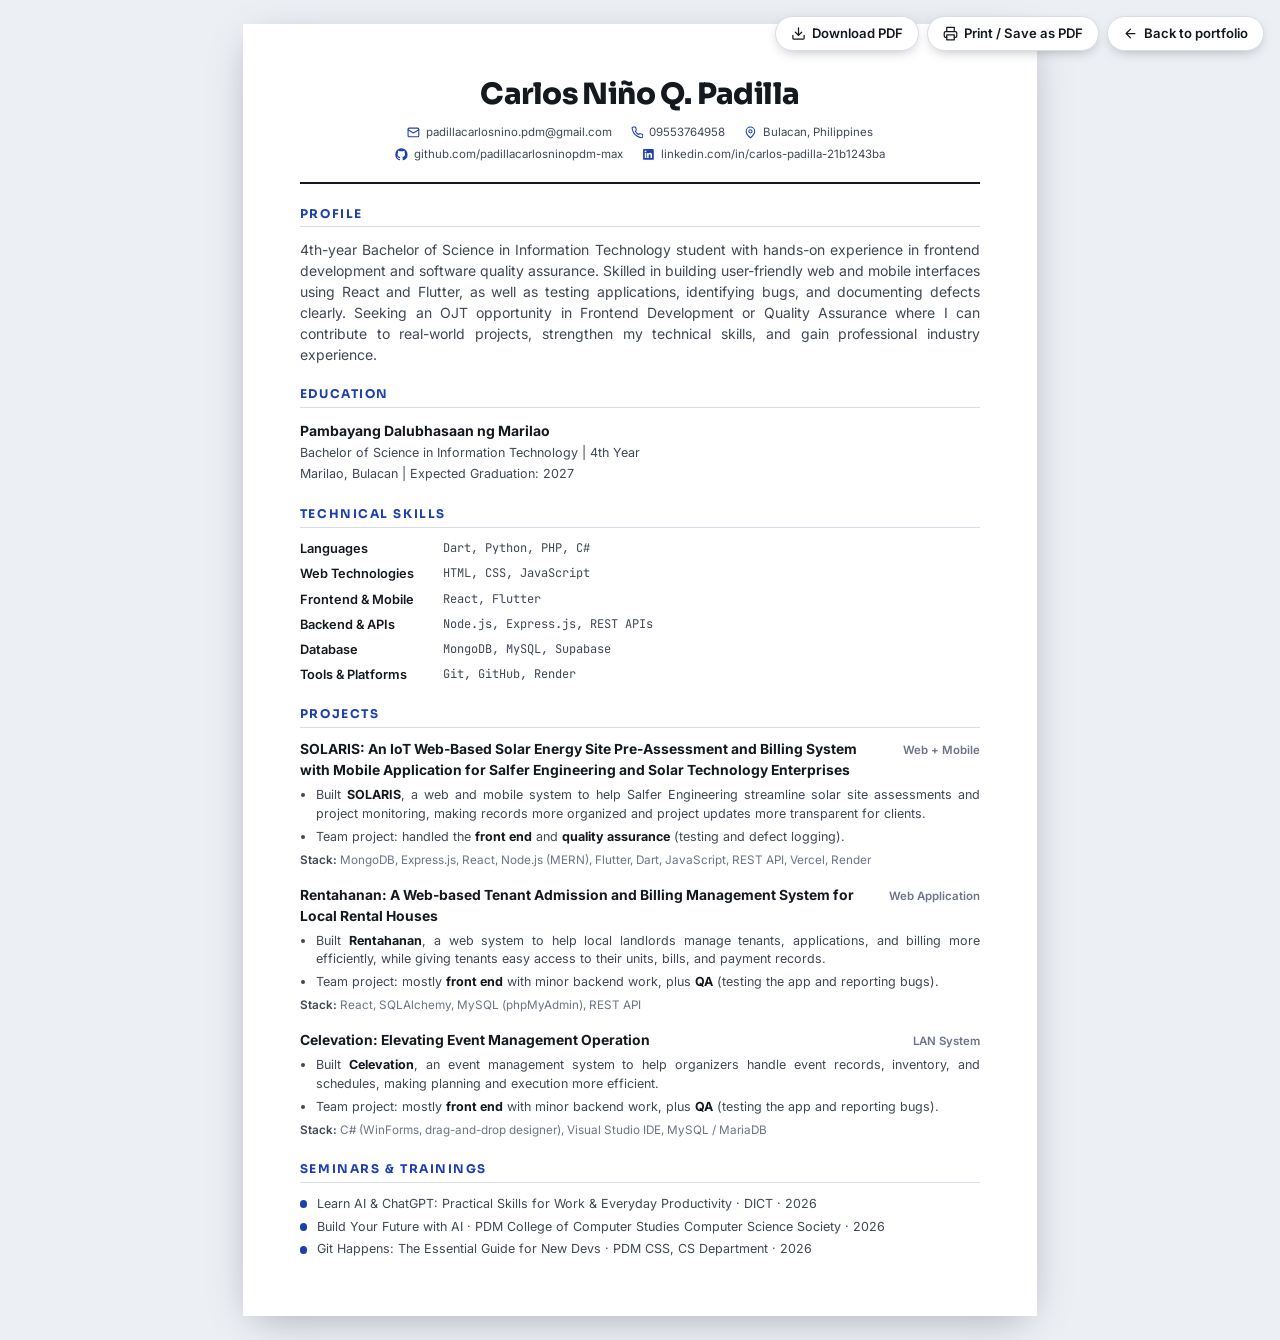
==== resume.html @ 9a422543 "Style emails, toast notifs, simpler SOLARIS copy, contact updates" ====
<!DOCTYPE html>
<html lang="en">
<head>
<meta charset="utf-8">
<meta name="viewport" content="width=device-width, initial-scale=1">
<title>Carlos Niño Q. Padilla - Résumé / CV</title>
<meta name="description" content="Curriculum vitae of Carlos Niño Q. Padilla, BS Information Technology student and OJT applicant.">
<link rel="icon" href="assets/favicon.svg" type="image/svg+xml">
<link rel="preconnect" href="https://fonts.googleapis.com">
<link rel="preconnect" href="https://fonts.gstatic.com" crossorigin>
<link href="https://fonts.googleapis.com/css2?family=Sora:wght@400;600;700;800&family=Inter:wght@400;500;600;700&family=JetBrains+Mono:wght@400;500&display=swap" rel="stylesheet">
<link rel="stylesheet" href="css/resume.css">
</head>

<body>

<div class="toolbar">
  <a href="Padilla-Carlos-Nino-CV.pdf" download="Padilla-Carlos-Nino-CV.pdf">
    <svg viewBox="0 0 24 24" fill="none" stroke="currentColor" stroke-width="2" stroke-linecap="round" stroke-linejoin="round" aria-hidden="true"><path d="M21 15v4a2 2 0 0 1-2 2H5a2 2 0 0 1-2-2v-4M7 10l5 5 5-5M12 15V3"/></svg>
    Download PDF
  </a>
  <button type="button" onclick="window.print()">
    <svg viewBox="0 0 24 24" fill="none" stroke="currentColor" stroke-width="2" stroke-linecap="round" stroke-linejoin="round" aria-hidden="true"><path d="M6 9V2h12v7M6 18H4a2 2 0 0 1-2-2v-5a2 2 0 0 1 2-2h16a2 2 0 0 1 2 2v5a2 2 0 0 1-2 2h-2"/><path d="M6 14h12v8H6z"/></svg>
    Print / Save as PDF
  </button>
  <a href="index.html">
    <svg viewBox="0 0 24 24" fill="none" stroke="currentColor" stroke-width="2" stroke-linecap="round" stroke-linejoin="round" aria-hidden="true"><path d="M19 12H5M12 19l-7-7 7-7"/></svg>
    Back to portfolio
  </a>
</div>

<article class="page">

  <!-- ================= MASTHEAD ================= -->
  <header class="masthead masthead-centered">
    <div>
      <h1>Carlos Niño Q. Padilla</h1>
      <div class="contact">
        <span>
          <svg viewBox="0 0 24 24" fill="none" stroke="currentColor" stroke-width="2" stroke-linecap="round" stroke-linejoin="round" aria-hidden="true"><rect x="2" y="4" width="20" height="16" rx="2"/><path d="m2 7 10 6 10-6"/></svg>
          <a href="mailto:padillacarlosnino.pdm@gmail.com">padillacarlosnino.pdm@gmail.com</a>
        </span>
        <span>
          <svg viewBox="0 0 24 24" fill="none" stroke="currentColor" stroke-width="2" stroke-linecap="round" stroke-linejoin="round" aria-hidden="true"><path d="M22 16.9v3a2 2 0 0 1-2.2 2 19.8 19.8 0 0 1-8.6-3.1 19.5 19.5 0 0 1-6-6A19.8 19.8 0 0 1 2.1 4.2 2 2 0 0 1 4.1 2h3a2 2 0 0 1 2 1.7c.1.9.3 1.8.6 2.7a2 2 0 0 1-.4 2.1L8.1 9.7a16 16 0 0 0 6.2 6.2l1.2-1.2a2 2 0 0 1 2.1-.4c.9.3 1.8.5 2.7.6a2 2 0 0 1 1.7 2z"/></svg>
          <a href="tel:+639553764958">09553764958</a>
        </span>
        <span>
          <svg viewBox="0 0 24 24" fill="none" stroke="currentColor" stroke-width="2" stroke-linecap="round" stroke-linejoin="round" aria-hidden="true"><path d="M20 10c0 6-8 12-8 12s-8-6-8-12a8 8 0 0 1 16 0z"/><circle cx="12" cy="10" r="3"/></svg>
          Bulacan, Philippines
        </span>
        <span>
          <svg viewBox="0 0 24 24" fill="currentColor" aria-hidden="true"><path d="M12 .5A11.5 11.5 0 0 0 .5 12a11.5 11.5 0 0 0 7.9 10.9c.6.1.8-.2.8-.6v-2c-3.2.7-3.9-1.5-3.9-1.5-.5-1.3-1.3-1.7-1.3-1.7-1.1-.7.1-.7.1-.7 1.2.1 1.8 1.2 1.8 1.2 1 1.8 2.7 1.3 3.4 1 .1-.8.4-1.3.7-1.6-2.6-.3-5.3-1.3-5.3-5.7 0-1.3.4-2.3 1.1-3.1-.1-.3-.5-1.5.1-3.1 0 0 .9-.3 3.1 1.2a10.7 10.7 0 0 1 5.6 0c2.2-1.5 3.1-1.2 3.1-1.2.6 1.6.2 2.8.1 3.1.7.8 1.1 1.8 1.1 3.1 0 4.4-2.7 5.4-5.3 5.7.4.4.8 1.1.8 2.2v3.3c0 .4.2.7.8.6A11.5 11.5 0 0 0 23.5 12 11.5 11.5 0 0 0 12 .5z"/></svg>
          <a href="https://github.com/padillacarlosninopdm-max" target="_blank" rel="noopener">github.com/padillacarlosninopdm-max</a>
        </span>
        <span>
          <svg viewBox="0 0 24 24" fill="currentColor" aria-hidden="true"><path d="M20.4 2H3.6A1.6 1.6 0 0 0 2 3.6v16.8A1.6 1.6 0 0 0 3.6 22h16.8a1.6 1.6 0 0 0 1.6-1.6V3.6A1.6 1.6 0 0 0 20.4 2zM8.1 18.7H5.2V9.4h2.9zM6.6 8.1a1.7 1.7 0 1 1 1.7-1.7 1.7 1.7 0 0 1-1.7 1.7zm12.1 10.6h-2.9v-4.5c0-1.1 0-2.5-1.5-2.5s-1.8 1.2-1.8 2.4v4.6h-2.9V9.4h2.8v1.2h.1a3.1 3.1 0 0 1 2.8-1.5c3 0 3.5 1.9 3.5 4.5z"/></svg>
          <a href="https://www.linkedin.com/in/carlos-padilla-21b1243ba" target="_blank" rel="noopener">linkedin.com/in/carlos-padilla-21b1243ba</a>
        </span>
      </div>
    </div>
  </header>

  <!-- ================= PROFILE ================= -->
  <section>
    <h2 class="section-title">Profile</h2>
    <p>
      4th-year Bachelor of Science in Information Technology student with hands-on experience in
      frontend development and software quality assurance. Skilled in building user-friendly web
      and mobile interfaces using React and Flutter, as well as testing applications, identifying
      bugs, and documenting defects clearly. Seeking an OJT opportunity in Frontend Development
      or Quality Assurance where I can contribute to real-world projects, strengthen my technical
      skills, and gain professional industry experience.
    </p>
  </section>

  <!-- ================= EDUCATION ================= -->
  <section>
    <h2 class="section-title">Education</h2>
    <div class="edu">
      <div class="edu-item edu-single">
        <span>
          <b>Pambayang Dalubhasaan ng Marilao</b>
          <span class="degree">Bachelor of Science in Information Technology | 4th Year</span><br>
          <span class="degree">Marilao, Bulacan | Expected Graduation: 2027</span>
        </span>
      </div>
    </div>
  </section>

  <!-- ================= TECHNICAL SKILLS ================= -->
  <section>
    <h2 class="section-title">Technical Skills</h2>
    <div class="skill-line">
      <b>Languages</b>
      <span class="mono">Dart, Python, PHP, C#</span>
    </div>
    <div class="skill-line">
      <b>Web Technologies</b>
      <span class="mono">HTML, CSS, JavaScript</span>
    </div>
    <div class="skill-line">
      <b>Frontend &amp; Mobile</b>
      <span class="mono">React, Flutter</span>
    </div>
    <div class="skill-line">
      <b>Backend &amp; APIs</b>
      <span class="mono">Node.js, Express.js, REST APIs</span>
    </div>
    <div class="skill-line">
      <b>Database</b>
      <span class="mono">MongoDB, MySQL, Supabase</span>
    </div>
    <div class="skill-line">
      <b>Tools &amp; Platforms</b>
      <span class="mono">Git, GitHub, Render</span>
    </div>
  </section>

  <!-- ================= PROJECTS ================= -->
  <section class="break">
    <h2 class="section-title">Projects</h2>

    <div class="job">
      <div class="job-head">
        <b>SOLARIS: An IoT Web-Based Solar Energy Site Pre-Assessment and Billing System with Mobile Application for Salfer Engineering and Solar Technology Enterprises</b>
        <span class="kind">Web + Mobile</span>
      </div>
      <ul>
        <li>Built <b>SOLARIS</b>, a web and mobile system to help Salfer Engineering streamline solar site assessments and project monitoring, making records more organized and project updates more transparent for clients.</li>
        <li>Team project: handled the <b>front end</b> and <b>quality assurance</b> (testing and defect logging).</li>
      </ul>
      <p class="stack"><b>Stack:</b> MongoDB, Express.js, React, Node.js (MERN), Flutter, Dart, JavaScript, REST API, Vercel, Render</p>
    </div>

    <div class="job">
      <div class="job-head">
        <b>Rentahanan: A Web-based Tenant Admission and Billing Management System for Local Rental Houses</b>
        <span class="kind">Web Application</span>
      </div>
      <ul>
        <li>Built <b>Rentahanan</b>, a web system to help local landlords manage tenants, applications, and billing more efficiently, while giving tenants easy access to their units, bills, and payment records.</li>
        <li>Team project: mostly <b>front end</b> with minor backend work, plus <b>QA</b> (testing the app and reporting bugs).</li>
      </ul>
      <p class="stack"><b>Stack:</b> React, SQLAlchemy, MySQL (phpMyAdmin), REST API</p>
    </div>

    <div class="job">
      <div class="job-head">
        <b>Celevation: Elevating Event Management Operation</b>
        <span class="kind">LAN System</span>
      </div>
      <ul>
        <li>Built <b>Celevation</b>, an event management system to help organizers handle event records, inventory, and schedules, making planning and execution more efficient.</li>
        <li>Team project: mostly <b>front end</b> with minor backend work, plus <b>QA</b> (testing the app and reporting bugs).</li>
      </ul>
      <p class="stack"><b>Stack:</b> C# (WinForms, drag-and-drop designer), Visual Studio IDE, MySQL / MariaDB</p>
    </div>
  </section>

  <!-- ================= SEMINARS ================= -->
  <section>
    <h2 class="section-title">Seminars &amp; Trainings</h2>
    <ul class="tick-list">
      <li>Learn AI &amp; ChatGPT: Practical Skills for Work &amp; Everyday Productivity &middot; DICT &middot; 2026</li>
      <li>Build Your Future with AI &middot; PDM College of Computer Studies Computer Science Society &middot; 2026</li>
      <li>Git Happens: The Essential Guide for New Devs &middot; PDM CSS, CS Department &middot; 2026</li>
    </ul>
  </section>

</article>

</body>
</html>
---- css/resume.css ----
/* ==========================================================================
   Résumé / CV — A4 print layout
   Self-contained on purpose: nothing here depends on the portfolio stylesheet,
   so the print output is identical no matter how index.html changes.
   ========================================================================== */

:root {
  --ink: #14181f;
  --ink-soft: #3f4756;
  --ink-mute: #6b7488;
  --line: #d7dde6;
  --primary: #1e40af;
  --accent: #b45309;
  --ph-bg: #fffbeb;
  --ph-line: #f59e0b;
  --ph-ink: #b45309;
}

* { box-sizing: border-box; }

html { -webkit-text-size-adjust: 100%; }

body {
  margin: 0;
  background: #eceff4;
  color: var(--ink);
  font-family: "Inter", "Segoe UI", system-ui, -apple-system, sans-serif;
  font-size: 10.5pt;
  line-height: 1.5;
  -webkit-font-smoothing: antialiased;
}

h1, h2, h3 {
  font-family: "Sora", "Segoe UI", system-ui, sans-serif;
  margin: 0;
  line-height: 1.22;
  letter-spacing: -0.01em;
}

/* Placeholder token — same idea as index.html, deliberately visible. */
.ph {
  background: var(--ph-bg);
  border-bottom: 1px dashed var(--ph-line);
  color: var(--ph-ink);
  font-style: italic;
  padding: 0 2px;
}
.ph::before { content: "["; }
.ph::after  { content: "]"; }

/* ---------- Page ---------- */
.page {
  width: 210mm;
  min-height: 297mm;
  margin: 24px auto;
  padding: 14mm 15mm;
  background: #fff;
  box-shadow: 0 10px 40px -12px rgba(10, 15, 28, 0.35);
}

/* ---------- Masthead ---------- */
.masthead {
  display: flex;
  align-items: center;
  gap: 7mm;
  padding-bottom: 5mm;
  border-bottom: 2.5px solid var(--ink);
}
.masthead img {
  width: 26mm;
  height: 26mm;
  border-radius: 50%;
  object-fit: cover;
  object-position: 50% 22%;
  flex: none;
}
.masthead-centered {
  justify-content: center;
  text-align: center;
}
.masthead-centered .contact { justify-content: center; }
.masthead h1 { font-size: 22pt; font-weight: 800; letter-spacing: -0.02em; }
.masthead .contact {
  margin-top: 3mm;
  display: flex;
  flex-wrap: wrap;
  gap: 1.2mm 5mm;
  font-size: 8.6pt;
  color: var(--ink-soft);
}
.masthead .contact span { display: inline-flex; align-items: center; gap: 1.6mm; }
.masthead .contact a { color: inherit; text-decoration: none; }
.masthead .contact a:hover { color: var(--primary); text-decoration: underline; }
.masthead .contact svg { width: 3.4mm; height: 3.4mm; color: var(--primary); flex: none; }

/* ---------- Sections ---------- */
section { margin-top: 6mm; break-inside: avoid; }
section.break { break-inside: auto; }

h2.section-title {
  font-size: 9pt;
  font-weight: 700;
  text-transform: uppercase;
  letter-spacing: 0.13em;
  color: var(--primary);
  padding-bottom: 1.4mm;
  border-bottom: 1px solid var(--line);
  margin-bottom: 3mm;
}

p { margin: 0 0 2.4mm; color: var(--ink-soft); text-align: justify; }

/* ---------- Education ---------- */
.edu { display: grid; gap: 3mm; }
.edu-item { display: grid; grid-template-columns: 26mm 1fr; gap: 4mm; align-items: baseline; }
.edu-item.edu-single { grid-template-columns: 1fr; }
.edu-item .when { font-size: 8.6pt; font-weight: 600; color: var(--ink-mute); }
.edu-item b { display: block; font-size: 10.5pt; }
.edu-item .degree { color: var(--ink-soft); font-size: 9.4pt; }

/* ---------- Skills ---------- */
.skill-line { display: grid; grid-template-columns: 34mm 1fr; gap: 4mm; margin-bottom: 1.6mm; font-size: 9.6pt; }
.skill-line b { color: var(--ink); font-weight: 600; }
.skill-line span { color: var(--ink-soft); }
.skill-line .mono { font-family: "JetBrains Mono", Consolas, monospace; font-size: 9pt; }

/* ---------- Projects ---------- */
.job { margin-bottom: 4mm; break-inside: avoid; }
.job:last-child { margin-bottom: 0; }
.job-head { display: flex; justify-content: space-between; align-items: baseline; gap: 4mm; }
.job-head b { font-size: 10.4pt; }
.job-head .kind { font-size: 8.6pt; color: var(--ink-mute); font-weight: 600; white-space: nowrap; }
.job ul { margin: 1.4mm 0 0; padding-left: 4.4mm; }
.job li { margin-bottom: 1.1mm; color: var(--ink-soft); font-size: 9.4pt; text-align: justify; }
.job li b { color: var(--ink); }
.job .stack { margin-top: 1.4mm; font-size: 8.8pt; color: var(--ink-mute); }
.job .stack b { color: var(--ink-soft); font-weight: 600; }

/* ---------- Lists ---------- */
.two-col {
  display: grid;
  grid-template-columns: 1fr 1fr;
  gap: 1.6mm 8mm;
}
.tick-list { list-style: none; margin: 0; padding: 0; font-size: 9.4pt; color: var(--ink-soft); text-align: justify; }
.tick-list li { padding-left: 4.6mm; position: relative; margin-bottom: 1.1mm; }
.tick-list li::before {
  content: "";
  position: absolute;
  left: 0;
  top: 1.5mm;
  width: 2mm;
  height: 2mm;
  border-radius: 50%;
  background: var(--primary);
}

.footer-note {
  margin-top: 6mm;
  padding-top: 3mm;
  border-top: 1px solid var(--line);
  font-size: 8pt;
  color: var(--ink-mute);
  text-align: center;
}

/* ---------- Screen-only controls ---------- */
.toolbar {
  position: fixed;
  top: 16px;
  right: 16px;
  z-index: 50;
  display: flex;
  gap: 8px;
}
.toolbar button,
.toolbar a {
  display: inline-flex;
  align-items: center;
  gap: 6px;
  padding: 9px 15px;
  border-radius: 999px;
  border: 1px solid var(--line);
  background: #fff;
  color: var(--ink);
  font: 600 0.82rem/1 "Inter", sans-serif;
  text-decoration: none;
  box-shadow: 0 4px 14px -6px rgba(10, 15, 28, 0.4);
  cursor: pointer;
}
.toolbar button:hover,
.toolbar a:hover { color: var(--primary); border-color: var(--primary); text-decoration: none; }
.toolbar svg { width: 15px; height: 15px; }

@media (max-width: 220mm) {
  .page { width: 100%; margin: 0; padding: 8mm 7mm; box-shadow: none; }
}

/* ---------- Print ---------- */
@page { size: A4; margin: 0; }

@media print {
  body { background: #fff; font-size: 9.5pt; }
  .toolbar { display: none !important; }
  .page {
    width: auto;
    min-height: 0;
    margin: 0;
    padding: 9mm 11mm;
    box-shadow: none;
  }
  .masthead { padding-bottom: 3mm; gap: 5mm; }
  .masthead h1 { font-size: 20pt; }
  .masthead .contact { margin-top: 2mm; }
  section { margin-top: 3.5mm; }
  h2.section-title { margin-bottom: 2mm; padding-bottom: 1mm; }
  p { margin: 0 0 1.6mm; }
  .skill-line { margin-bottom: 1mm; }
  .job { margin-bottom: 2.2mm; }
  .job ul { margin: 1mm 0 0; }
  .job li { margin-bottom: 0.6mm; font-size: 9pt; }
  .job .stack { margin-top: 1mm; }
  .tick-list li { margin-bottom: 0.6mm; }
  .footer-note { margin-top: 3mm; padding-top: 2mm; }
  .job-head b { font-size: 9.6pt; }
  .job-head { gap: 3mm; }
  .ph {
    background: transparent !important;
    border-bottom: 1px dashed #999 !important;
    color: #666 !important;
  }
  a { color: inherit; text-decoration: none; }
}
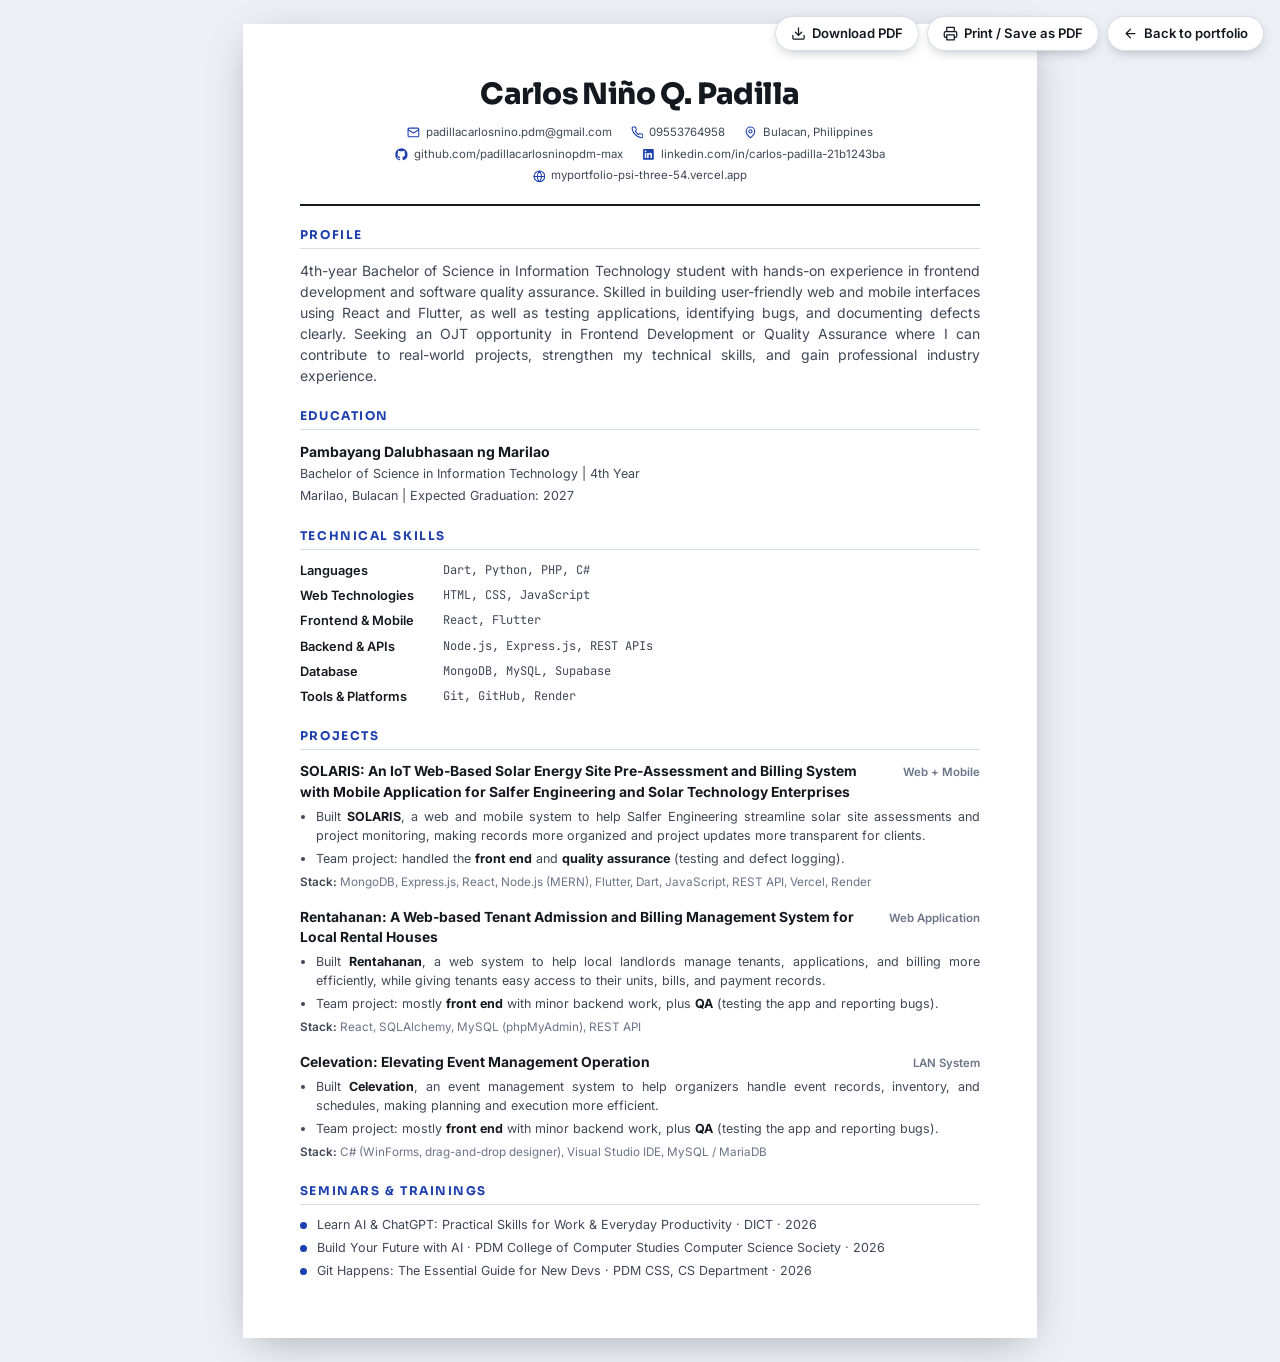
==== commit 09ccedf0: "Resume portfolio link, autofill fix, regenerated CV PDF" ====
--- a/resume.html
+++ b/resume.html
@@ -55,6 +55,10 @@
         <span>
           <svg viewBox="0 0 24 24" fill="currentColor" aria-hidden="true"><path d="M20.4 2H3.6A1.6 1.6 0 0 0 2 3.6v16.8A1.6 1.6 0 0 0 3.6 22h16.8a1.6 1.6 0 0 0 1.6-1.6V3.6A1.6 1.6 0 0 0 20.4 2zM8.1 18.7H5.2V9.4h2.9zM6.6 8.1a1.7 1.7 0 1 1 1.7-1.7 1.7 1.7 0 0 1-1.7 1.7zm12.1 10.6h-2.9v-4.5c0-1.1 0-2.5-1.5-2.5s-1.8 1.2-1.8 2.4v4.6h-2.9V9.4h2.8v1.2h.1a3.1 3.1 0 0 1 2.8-1.5c3 0 3.5 1.9 3.5 4.5z"/></svg>
           <a href="https://www.linkedin.com/in/carlos-padilla-21b1243ba" target="_blank" rel="noopener">linkedin.com/in/carlos-padilla-21b1243ba</a>
+        </span>
+        <span>
+          <svg viewBox="0 0 24 24" fill="none" stroke="currentColor" stroke-width="2" stroke-linecap="round" stroke-linejoin="round" aria-hidden="true"><circle cx="12" cy="12" r="10"/><path d="M2 12h20M12 2a15.3 15.3 0 0 1 4 10 15.3 15.3 0 0 1-4 10 15.3 15.3 0 0 1-4-10 15.3 15.3 0 0 1 4-10z"/></svg>
+          <a href="https://myportfolio-psi-three-54.vercel.app/" target="_blank" rel="noopener">myportfolio-psi-three-54.vercel.app</a>
         </span>
       </div>
     </div>
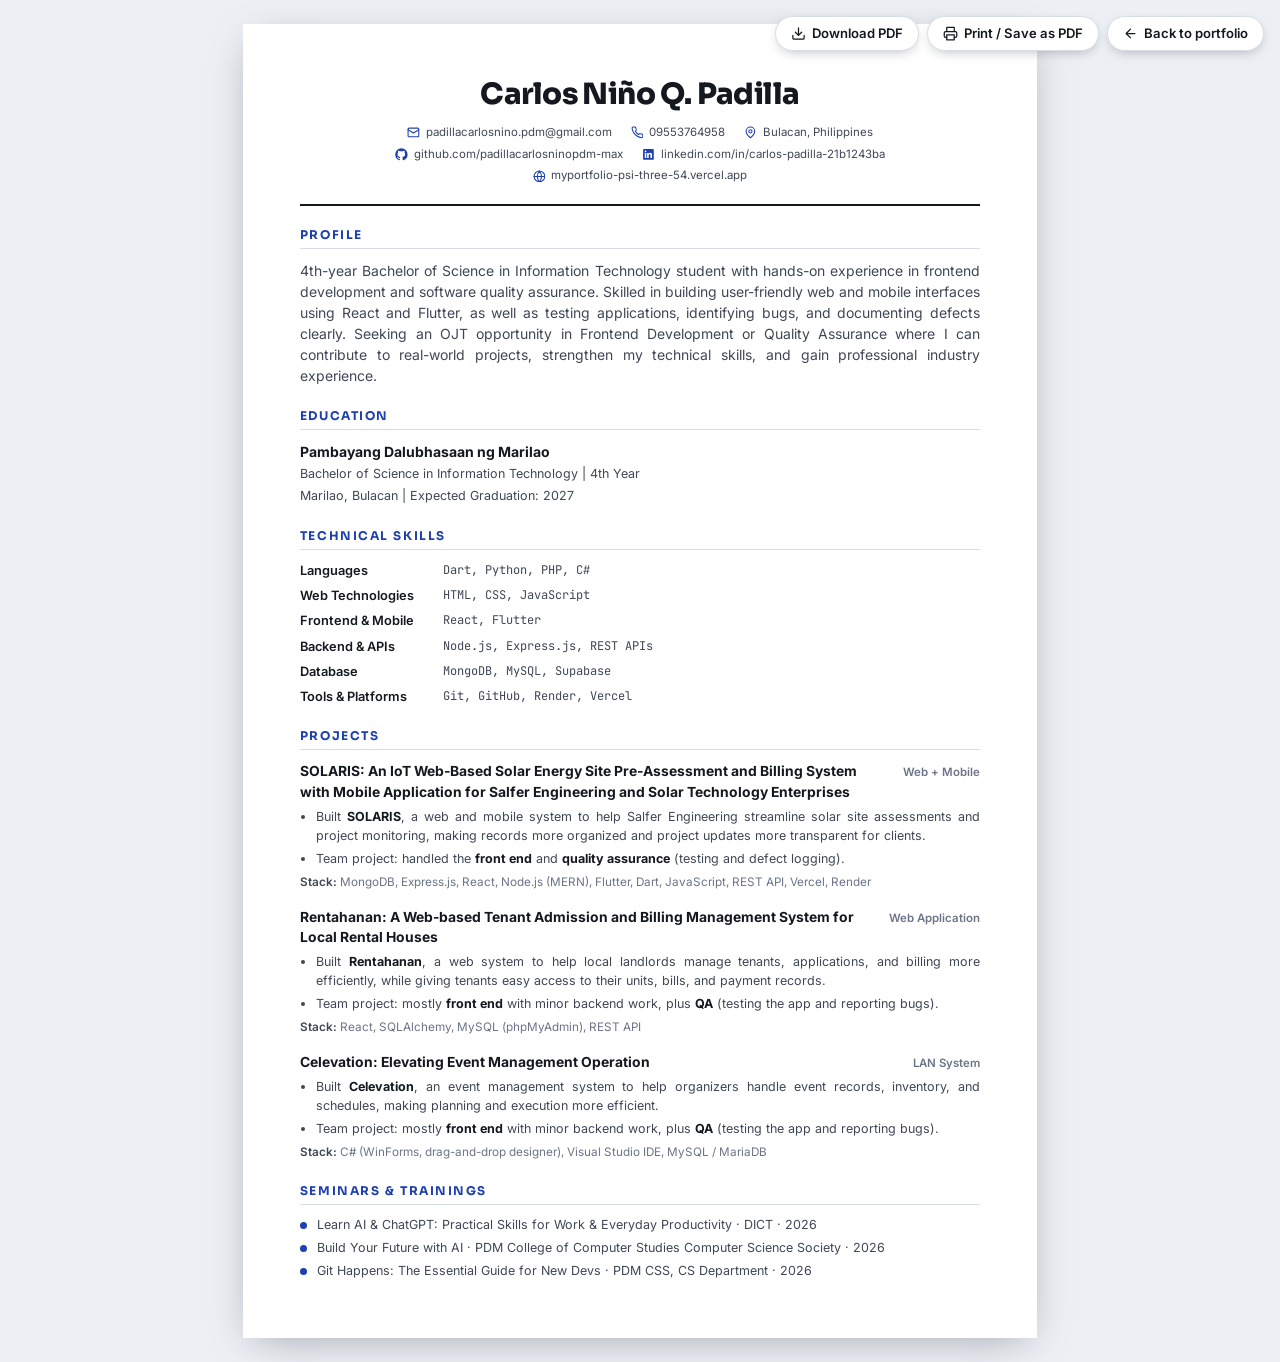
==== commit fa61ac3f: "Add Vercel to Tools and Platforms, regen CV PDF" ====
--- a/resume.html
+++ b/resume.html
@@ -116,7 +116,7 @@
     </div>
     <div class="skill-line">
       <b>Tools &amp; Platforms</b>
-      <span class="mono">Git, GitHub, Render</span>
+      <span class="mono">Git, GitHub, Render, Vercel</span>
     </div>
   </section>
 
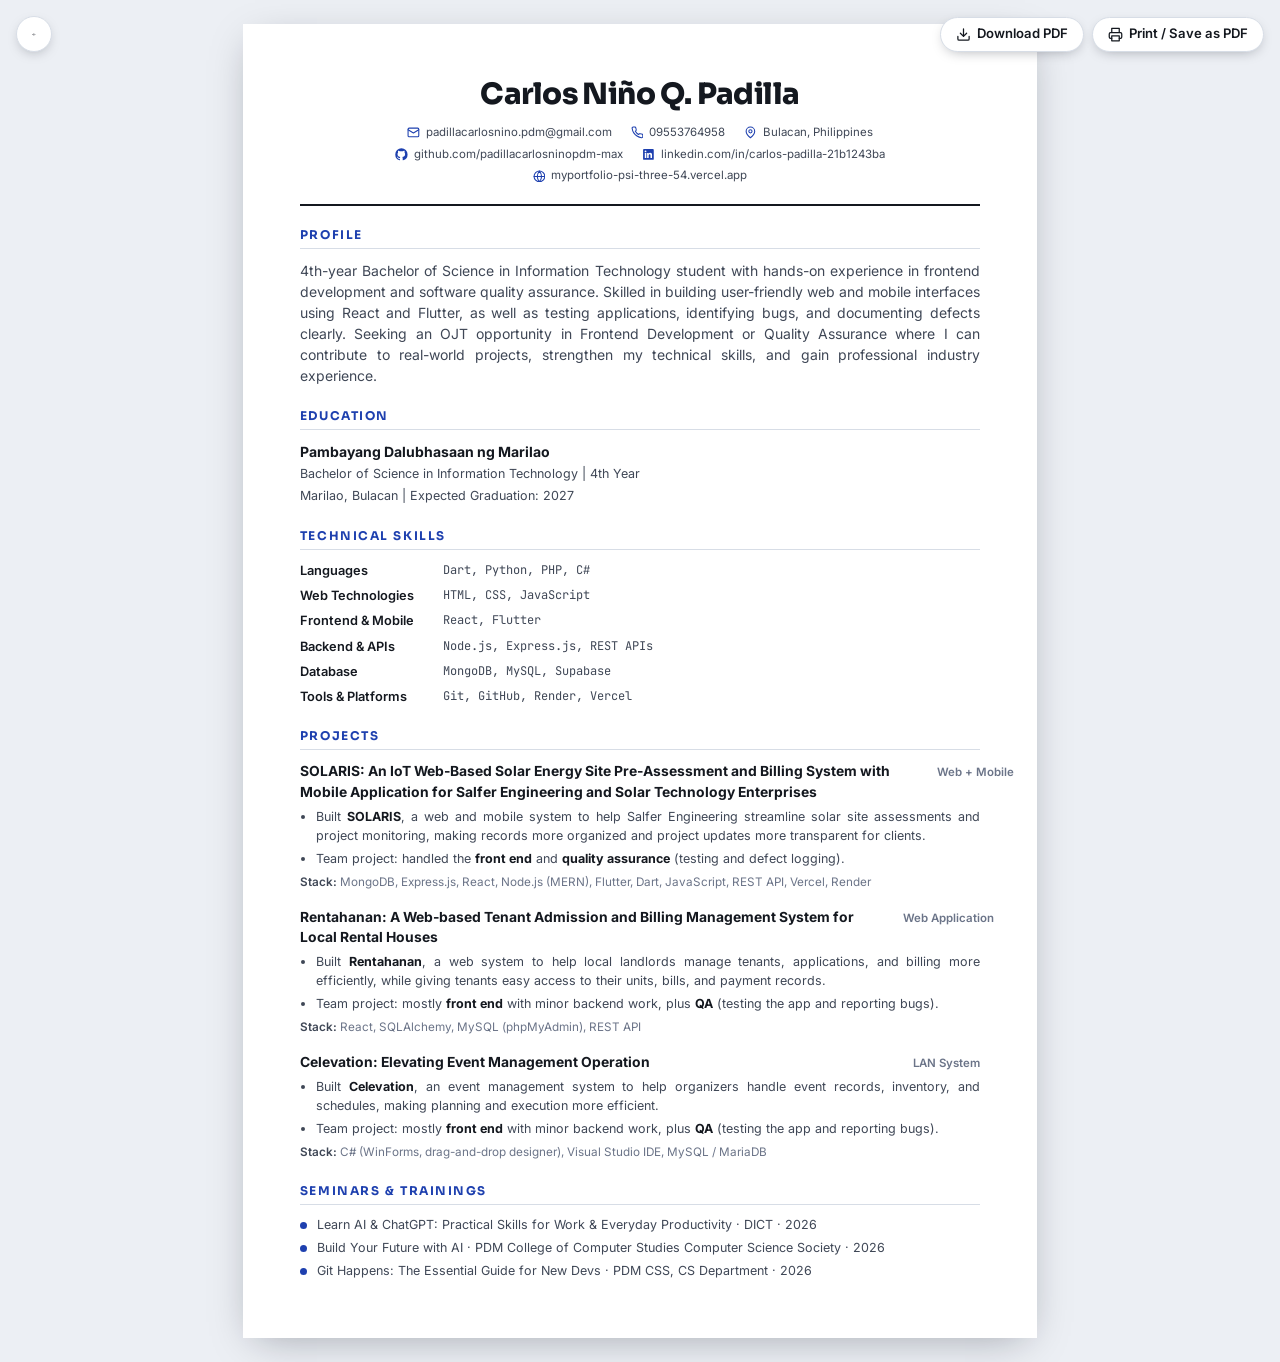
==== commit d5a7f18a: "Fix mobile showcase alignment and resume paper preview" ====
--- a/resume.html
+++ b/resume.html
@@ -2,7 +2,7 @@
 <html lang="en">
 <head>
 <meta charset="utf-8">
-<meta name="viewport" content="width=device-width, initial-scale=1">
+<meta name="viewport" content="width=device-width, initial-scale=1.0, viewport-fit=cover, maximum-scale=5.0, user-scalable=yes">
 <title>Carlos Niño Q. Padilla - Résumé / CV</title>
 <meta name="description" content="Curriculum vitae of Carlos Niño Q. Padilla, BS Information Technology student and OJT applicant.">
 <link rel="icon" href="assets/favicon.svg" type="image/svg+xml">
@@ -15,6 +15,9 @@
 <body>
 
 <div class="toolbar">
+  <a href="index.html" class="toolbar-back" aria-label="Back to portfolio" title="Back to portfolio">
+    <svg viewBox="0 0 24 24" fill="none" stroke="currentColor" stroke-width="2" stroke-linecap="round" stroke-linejoin="round" aria-hidden="true"><path d="M19 12H5M12 19l-7-7 7-7"/></svg>
+  </a>
   <a href="Padilla-Carlos-Nino-CV.pdf" download="Padilla-Carlos-Nino-CV.pdf">
     <svg viewBox="0 0 24 24" fill="none" stroke="currentColor" stroke-width="2" stroke-linecap="round" stroke-linejoin="round" aria-hidden="true"><path d="M21 15v4a2 2 0 0 1-2 2H5a2 2 0 0 1-2-2v-4M7 10l5 5 5-5M12 15V3"/></svg>
     Download PDF
@@ -23,10 +26,6 @@
     <svg viewBox="0 0 24 24" fill="none" stroke="currentColor" stroke-width="2" stroke-linecap="round" stroke-linejoin="round" aria-hidden="true"><path d="M6 9V2h12v7M6 18H4a2 2 0 0 1-2-2v-5a2 2 0 0 1 2-2h16a2 2 0 0 1 2 2v5a2 2 0 0 1-2 2h-2"/><path d="M6 14h12v8H6z"/></svg>
     Print / Save as PDF
   </button>
-  <a href="index.html">
-    <svg viewBox="0 0 24 24" fill="none" stroke="currentColor" stroke-width="2" stroke-linecap="round" stroke-linejoin="round" aria-hidden="true"><path d="M19 12H5M12 19l-7-7 7-7"/></svg>
-    Back to portfolio
-  </a>
 </div>
 
 <article class="page">
--- a/css/resume.css
+++ b/css/resume.css
@@ -18,7 +18,12 @@
 
 * { box-sizing: border-box; }
 
-html { -webkit-text-size-adjust: 100%; }
+html {
+  -webkit-text-size-adjust: 100%;
+  text-size-adjust: 100%;
+  /* Explicitly allow pinch-zoom + panning on mobile browsers */
+  touch-action: pan-x pan-y pinch-zoom;
+}
 
 body {
   margin: 0;
@@ -28,6 +33,11 @@
   font-size: 10.5pt;
   line-height: 1.5;
   -webkit-font-smoothing: antialiased;
+  /* Never allow horizontal scroll — whole page width must fit on open */
+  max-width: 100vw;
+  overflow-x: hidden;
+  overflow-x: clip;
+  touch-action: pan-x pan-y pinch-zoom;
 }
 
 h1, h2, h3 {
@@ -51,12 +61,18 @@
 /* ---------- Page ---------- */
 .page {
   width: 210mm;
+  max-width: 100%;
   min-height: 297mm;
   margin: 24px auto;
   padding: 14mm 15mm;
   background: #fff;
   box-shadow: 0 10px 40px -12px rgba(10, 15, 28, 0.35);
-}
+  overflow-x: hidden;
+  overflow-x: clip;
+  overflow-wrap: break-word;
+}
+
+img, svg { max-width: 100%; }
 
 /* ---------- Masthead ---------- */
 .masthead {
@@ -88,8 +104,16 @@
   font-size: 8.6pt;
   color: var(--ink-soft);
 }
-.masthead .contact span { display: inline-flex; align-items: center; gap: 1.6mm; }
-.masthead .contact a { color: inherit; text-decoration: none; }
+.masthead .contact span { display: inline-flex; align-items: center; gap: 1.6mm; min-width: 0; max-width: 100%; }
+.masthead .contact a {
+  color: inherit;
+  text-decoration: none;
+  /* Long emails / URLs must wrap instead of pushing the page wider */
+  overflow-wrap: anywhere;
+  word-break: break-word;
+  min-width: 0;
+  max-width: 100%;
+}
 .masthead .contact a:hover { color: var(--primary); text-decoration: underline; }
 .masthead .contact svg { width: 3.4mm; height: 3.4mm; color: var(--primary); flex: none; }
 
@@ -119,7 +143,8 @@
 .edu-item .degree { color: var(--ink-soft); font-size: 9.4pt; }
 
 /* ---------- Skills ---------- */
-.skill-line { display: grid; grid-template-columns: 34mm 1fr; gap: 4mm; margin-bottom: 1.6mm; font-size: 9.6pt; }
+.skill-line { display: grid; grid-template-columns: 34mm minmax(0, 1fr); gap: 4mm; margin-bottom: 1.6mm; font-size: 9.6pt; }
+.skill-line > *, .edu-item > *, .job-head > * { min-width: 0; max-width: 100%; }
 .skill-line b { color: var(--ink); font-weight: 600; }
 .skill-line span { color: var(--ink-soft); }
 .skill-line .mono { font-family: "JetBrains Mono", Consolas, monospace; font-size: 9pt; }
@@ -164,19 +189,25 @@
   text-align: center;
 }
 
-/* ---------- Screen-only controls ---------- */
+/* ---------- Screen-only controls: single row, back icon first on the left ---------- */
 .toolbar {
   position: fixed;
   top: 16px;
+  left: 16px;
   right: 16px;
   z-index: 50;
   display: flex;
+  flex-direction: row;
+  align-items: center;
+  justify-content: flex-start;
+  flex-wrap: nowrap;
   gap: 8px;
 }
 .toolbar button,
 .toolbar a {
   display: inline-flex;
   align-items: center;
+  justify-content: center;
   gap: 6px;
   padding: 9px 15px;
   border-radius: 999px;
@@ -187,13 +218,109 @@
   text-decoration: none;
   box-shadow: 0 4px 14px -6px rgba(10, 15, 28, 0.4);
   cursor: pointer;
+  flex: none;
+  white-space: nowrap;
 }
 .toolbar button:hover,
 .toolbar a:hover { color: var(--primary); border-color: var(--primary); text-decoration: none; }
-.toolbar svg { width: 15px; height: 15px; }
+.toolbar svg { width: 15px; height: 15px; flex: none; }
+/* Icon-only back button: 1st in source order + forced left */
+.toolbar-back {
+  order: -1;
+  margin-right: auto;
+  padding: 9px;
+  width: 36px;
+  height: 36px;
+  border-radius: 50%;
+}
 
 @media (max-width: 220mm) {
-  .page { width: 100%; margin: 0; padding: 8mm 7mm; box-shadow: none; }
+  /* Keep the A4 bond-paper look on small screens — no full-width reflow.
+     The zoom rules below scale the whole sheet so its full width fits. */
+  .page {
+    width: 210mm;
+    max-width: none;
+    margin: 16px auto;
+    padding: 14mm 15mm;
+    box-shadow: 0 10px 40px -12px rgba(10, 15, 28, 0.35);
+  }
+}
+
+/* ---------- Mobile paper preview: scale whole bond paper to fit width ----------
+   Pagbukas sa phone kita agad buong lapad ng papel (gray paligid visible),
+   tapos pwede mag-pinch-zoom para basahin. Toolbar hindi kasama sa zoom. */
+@media (max-width: 800px) { .page { zoom: 0.92; } }
+@media (max-width: 700px) { .page { zoom: 0.8; } }
+@media (max-width: 600px) {
+  body {
+    font-size: 10pt;
+    padding: 0 12px 16px;
+    overflow-x: auto;
+  }
+  .page {
+    width: 210mm;
+    max-width: none;
+    margin: 12px auto;
+    padding: 14mm 15mm;
+    box-shadow: 0 10px 40px -12px rgba(10, 15, 28, 0.35);
+    /* 481px min sa range na ito: (481-24)/794 = 0.57 para may left/right gap */
+    zoom: 0.57;
+  }
+  /* Toolbar stays on one row: [<-] left, actions right */
+  .toolbar {
+    position: sticky;
+    top: 0;
+    left: 0;
+    right: 0;
+    flex-direction: row;
+    align-items: center;
+    justify-content: flex-start;
+    flex-wrap: nowrap;
+    gap: 6px;
+    padding: 10px 10px;
+    margin: 0;
+    background: rgba(236, 239, 244, 0.95);
+    backdrop-filter: blur(6px);
+  }
+  .toolbar button,
+  .toolbar a {
+    padding: 8px 12px;
+    font-size: 0.75rem;
+    max-width: 100%;
+    white-space: nowrap;
+  }
+  .toolbar-back {
+    order: -1;
+    margin-right: auto;
+    padding: 8px;
+    width: 32px;
+    height: 32px;
+  }
+  /* Loob ng papel same as desktop — huwag i-stack para mukhang bond paper pa rin */
+  .masthead h1 { font-size: 22pt; }
+  .masthead .contact { font-size: 8.6pt; }
+  .job-head { flex-direction: row; }
+  .job-head .kind { white-space: nowrap; }
+}
+
+/* Mas maliit na phone = mas maliit na zoom para kasya pa rin buong lapad
+   + may gray gap sa gilid. Formula: zoom = (viewport - 24px) / 794px */
+@media (max-width: 480px) { .page { zoom: 0.47; } }
+@media (max-width: 400px) { .page { zoom: 0.40; } }
+@media (max-width: 340px) { .page { zoom: 0.33; } }
+
+@media (max-width: 420px) {
+  body { padding: 0 12px 14px; }
+  .page {
+    width: 210mm;
+    max-width: none;
+    padding: 14mm 15mm;
+  }
+  .masthead h1 { font-size: 22pt; }
+  .toolbar { gap: 5px; padding: 8px 6px; flex-wrap: nowrap; }
+  .toolbar button,
+  .toolbar a { padding: 7px 10px; font-size: 0.7rem; }
+  .toolbar-back { padding: 7px; width: 30px; height: 30px; margin-right: auto; }
 }
 
 /* ---------- Print ---------- */
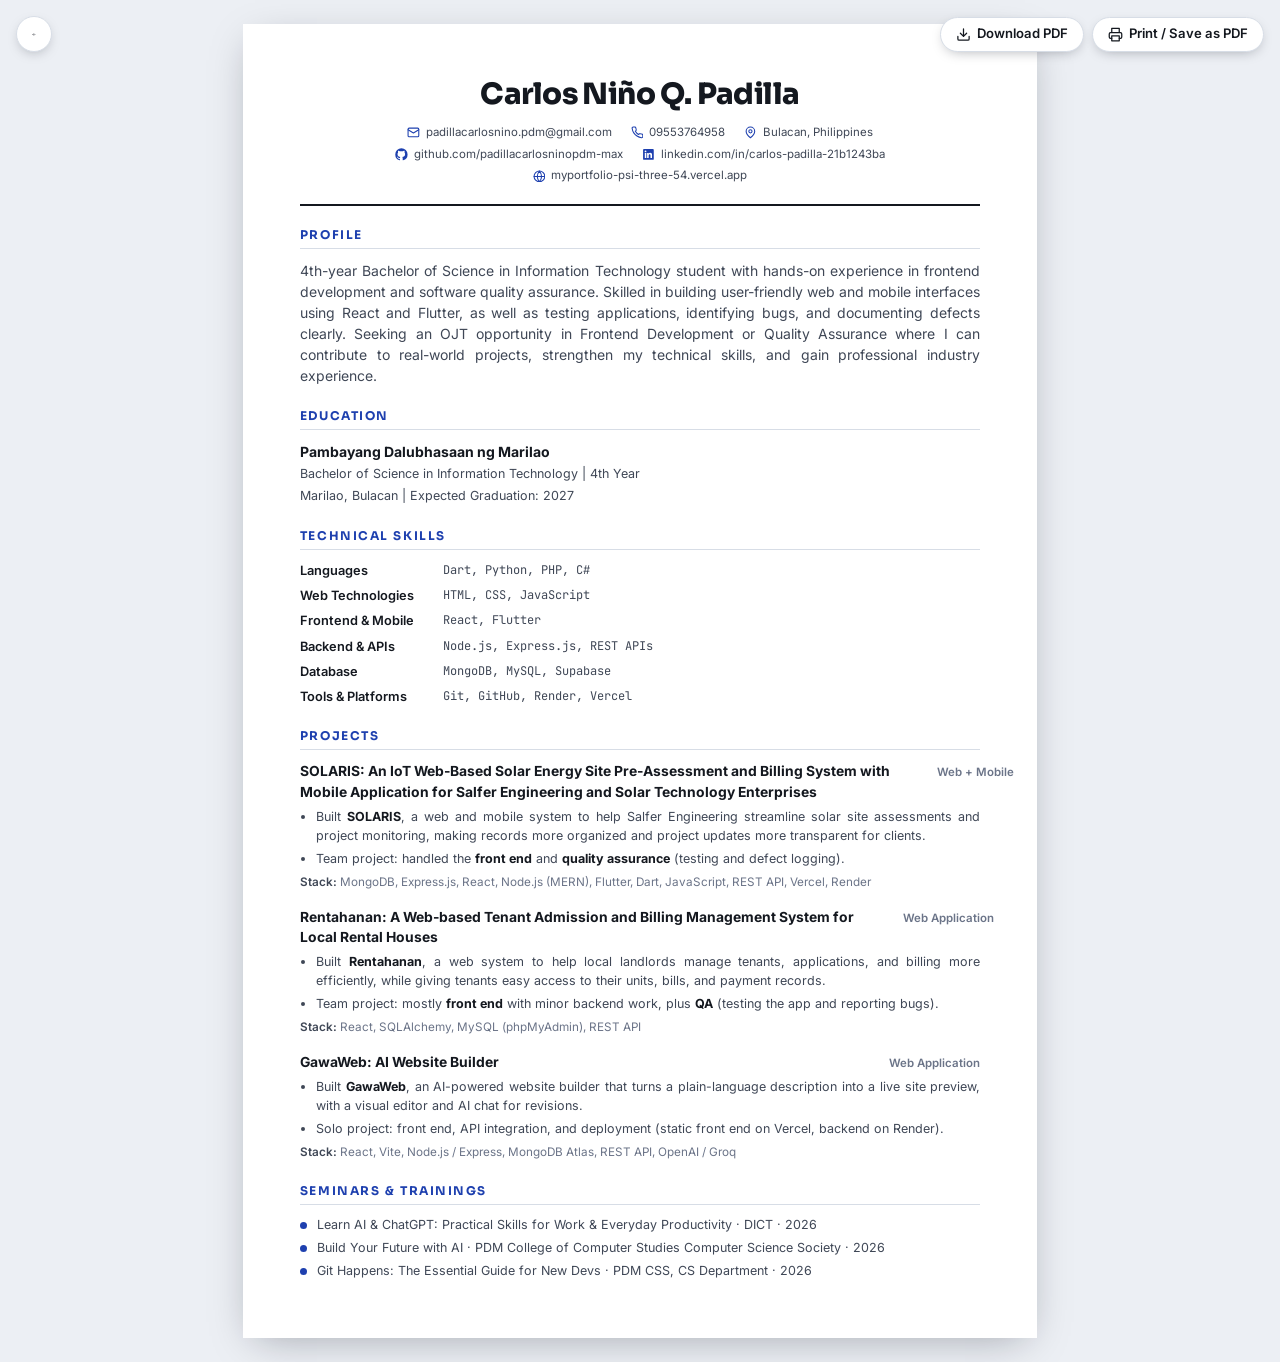
==== commit 641d443f: "Replace Celevation with GawaWeb in resume and chat" ====
--- a/resume.html
+++ b/resume.html
@@ -3,8 +3,8 @@
 <head>
 <meta charset="utf-8">
 <meta name="viewport" content="width=device-width, initial-scale=1.0, viewport-fit=cover, maximum-scale=5.0, user-scalable=yes">
-<title>Carlos Niño Q. Padilla - Résumé / CV</title>
-<meta name="description" content="Curriculum vitae of Carlos Niño Q. Padilla, BS Information Technology student and OJT applicant.">
+<title>Carlos Niño Q. Padilla - Résumé</title>
+<meta name="description" content="Résumé of Carlos Niño Q. Padilla, BS Information Technology student and OJT applicant.">
 <link rel="icon" href="assets/favicon.svg" type="image/svg+xml">
 <link rel="preconnect" href="https://fonts.googleapis.com">
 <link rel="preconnect" href="https://fonts.gstatic.com" crossorigin>
@@ -18,7 +18,7 @@
   <a href="index.html" class="toolbar-back" aria-label="Back to portfolio" title="Back to portfolio">
     <svg viewBox="0 0 24 24" fill="none" stroke="currentColor" stroke-width="2" stroke-linecap="round" stroke-linejoin="round" aria-hidden="true"><path d="M19 12H5M12 19l-7-7 7-7"/></svg>
   </a>
-  <a href="Padilla-Carlos-Nino-CV.pdf" download="Padilla-Carlos-Nino-CV.pdf">
+  <a href="Padilla-Carlos-Nino-Resume.pdf" download="Padilla-Carlos-Nino-Resume.pdf">
     <svg viewBox="0 0 24 24" fill="none" stroke="currentColor" stroke-width="2" stroke-linecap="round" stroke-linejoin="round" aria-hidden="true"><path d="M21 15v4a2 2 0 0 1-2 2H5a2 2 0 0 1-2-2v-4M7 10l5 5 5-5M12 15V3"/></svg>
     Download PDF
   </a>
@@ -149,14 +149,14 @@
 
     <div class="job">
       <div class="job-head">
-        <b>Celevation: Elevating Event Management Operation</b>
-        <span class="kind">LAN System</span>
+        <b>GawaWeb: AI Website Builder</b>
+        <span class="kind">Web Application</span>
       </div>
       <ul>
-        <li>Built <b>Celevation</b>, an event management system to help organizers handle event records, inventory, and schedules, making planning and execution more efficient.</li>
-        <li>Team project: mostly <b>front end</b> with minor backend work, plus <b>QA</b> (testing the app and reporting bugs).</li>
+        <li>Built <b>GawaWeb</b>, an AI-powered website builder that turns a plain-language description into a live site preview, with a visual editor and AI chat for revisions.</li>
+        <li>Solo project: front end, API integration, and deployment (static front end on Vercel, backend on Render).</li>
       </ul>
-      <p class="stack"><b>Stack:</b> C# (WinForms, drag-and-drop designer), Visual Studio IDE, MySQL / MariaDB</p>
+      <p class="stack"><b>Stack:</b> React, Vite, Node.js / Express, MongoDB Atlas, REST API, OpenAI / Groq</p>
     </div>
   </section>
 
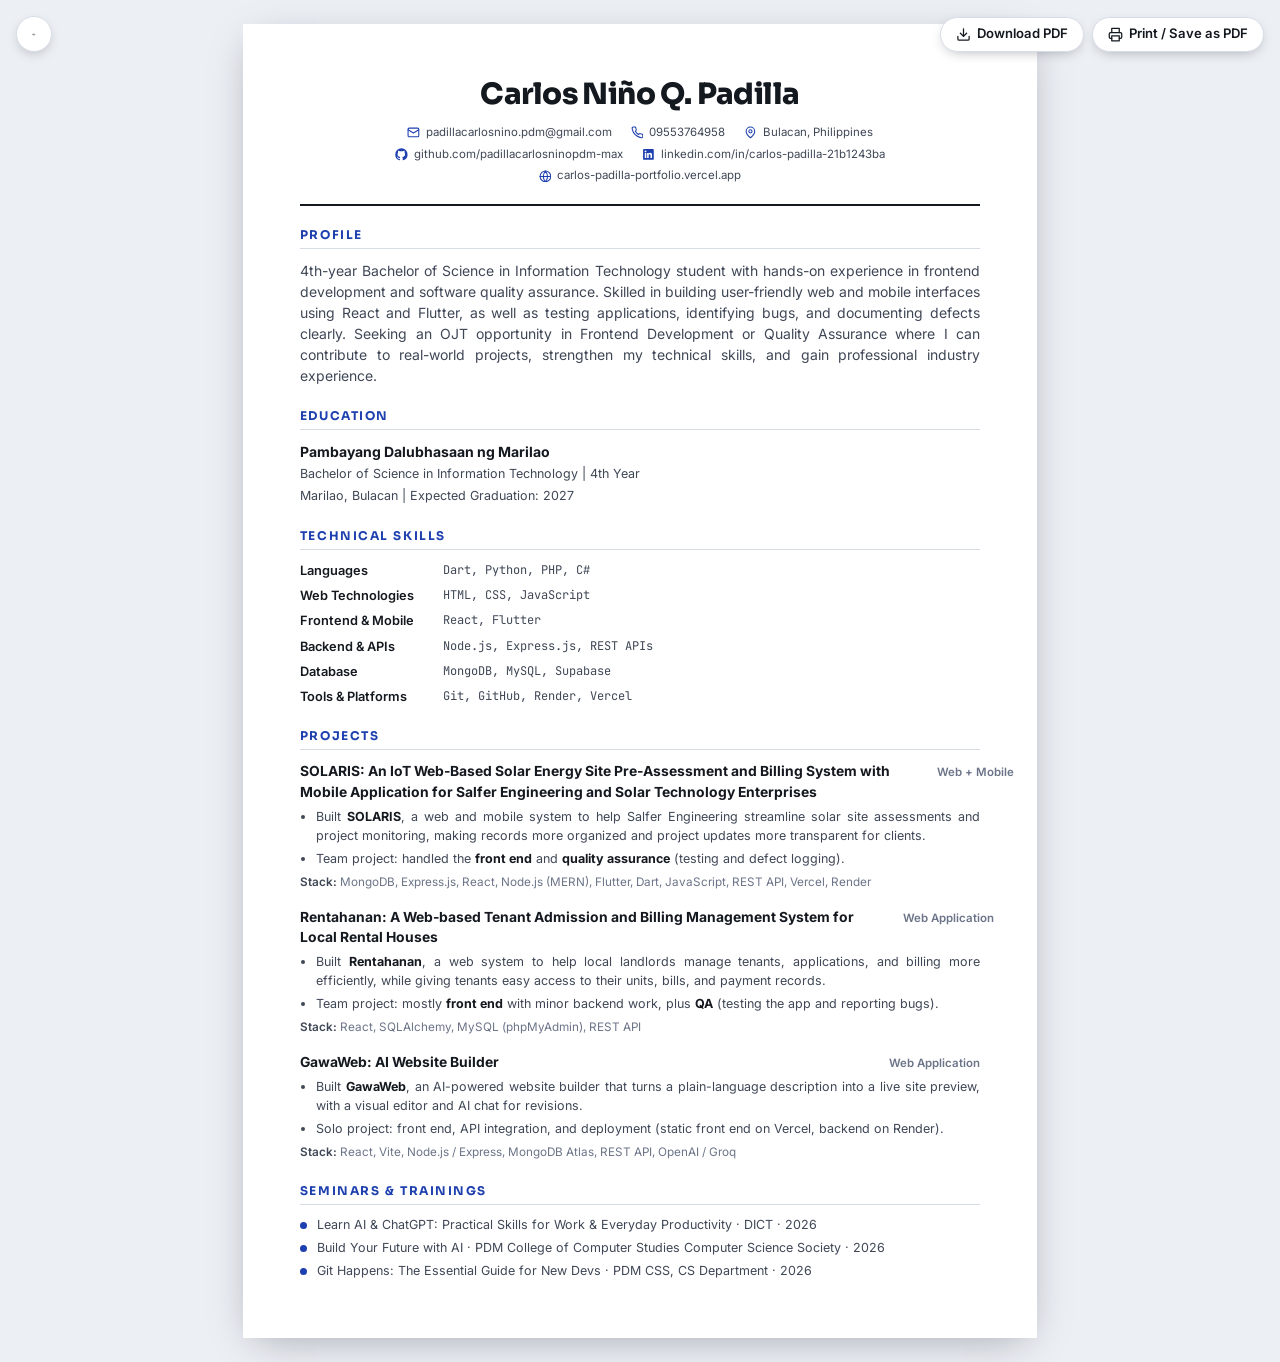
==== commit 278113ce: "Update portfolio URL, add GawaWeb to chatbot, simplify certifications heading" ====
--- a/resume.html
+++ b/resume.html
@@ -57,7 +57,7 @@
         </span>
         <span>
           <svg viewBox="0 0 24 24" fill="none" stroke="currentColor" stroke-width="2" stroke-linecap="round" stroke-linejoin="round" aria-hidden="true"><circle cx="12" cy="12" r="10"/><path d="M2 12h20M12 2a15.3 15.3 0 0 1 4 10 15.3 15.3 0 0 1-4 10 15.3 15.3 0 0 1-4-10 15.3 15.3 0 0 1 4-10z"/></svg>
-          <a href="https://myportfolio-psi-three-54.vercel.app/" target="_blank" rel="noopener">myportfolio-psi-three-54.vercel.app</a>
+          <a href="https://carlos-padilla-portfolio.vercel.app/" target="_blank" rel="noopener">carlos-padilla-portfolio.vercel.app</a>
         </span>
       </div>
     </div>
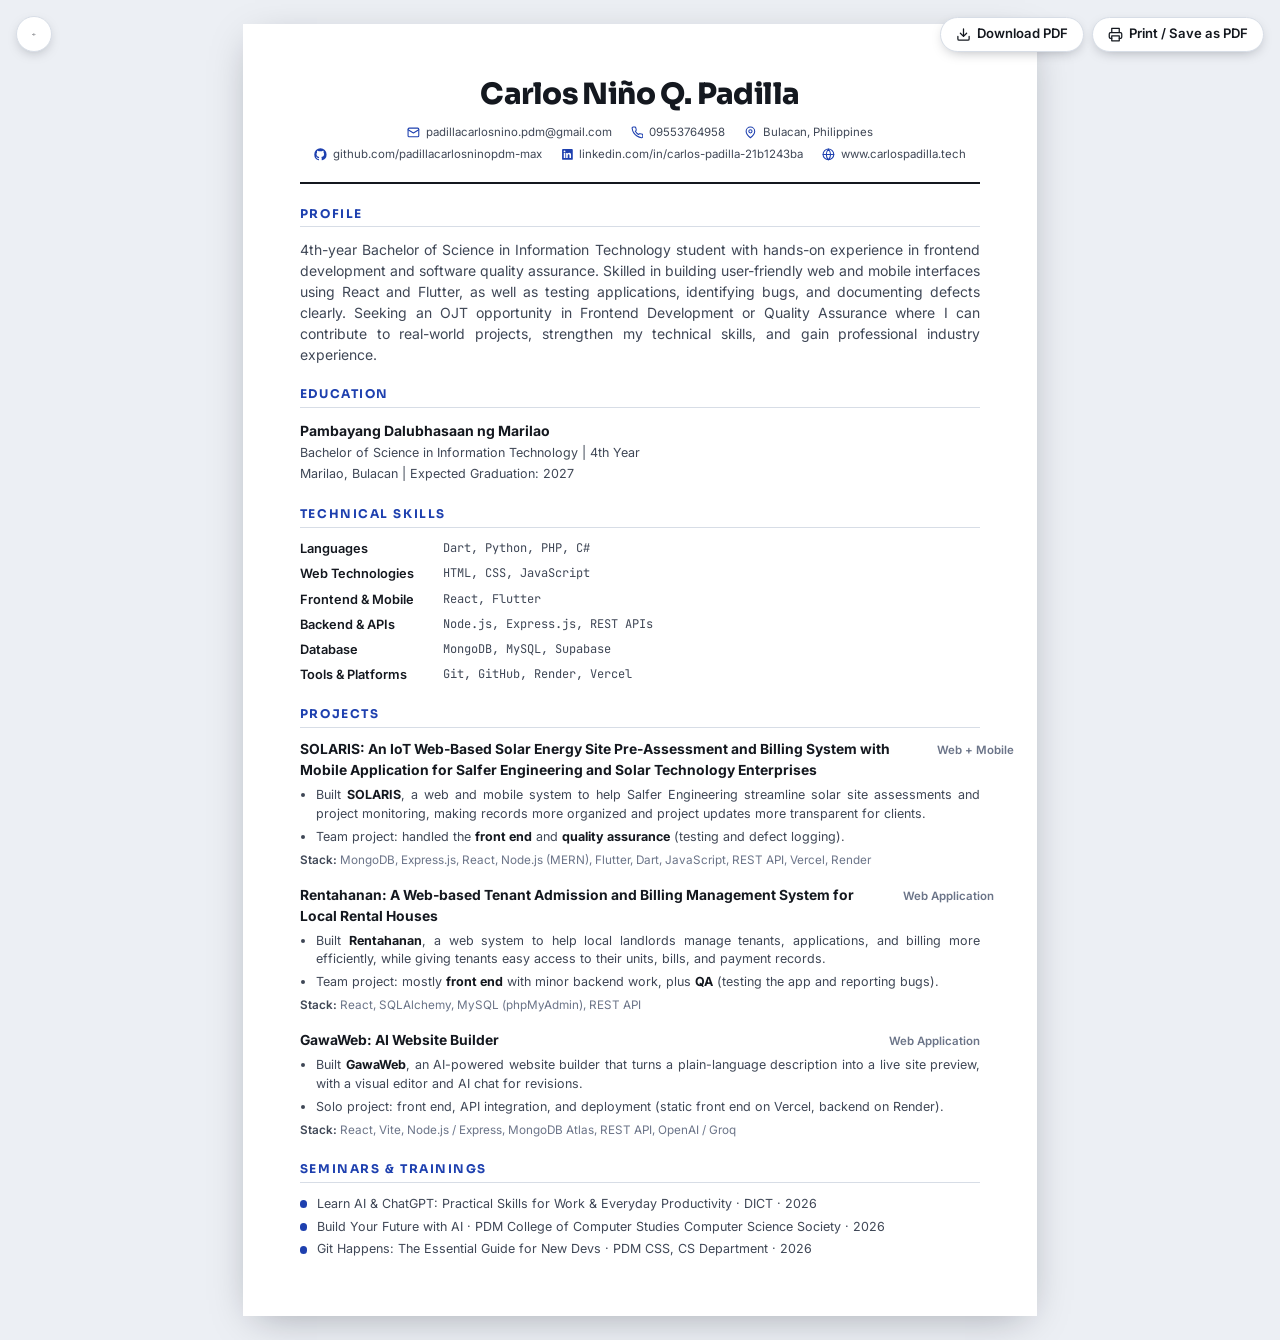
==== commit aa82002b: "Update portfolio links to carlospadilla.tech" ====
--- a/resume.html
+++ b/resume.html
@@ -57,7 +57,7 @@
         </span>
         <span>
           <svg viewBox="0 0 24 24" fill="none" stroke="currentColor" stroke-width="2" stroke-linecap="round" stroke-linejoin="round" aria-hidden="true"><circle cx="12" cy="12" r="10"/><path d="M2 12h20M12 2a15.3 15.3 0 0 1 4 10 15.3 15.3 0 0 1-4 10 15.3 15.3 0 0 1-4-10 15.3 15.3 0 0 1 4-10z"/></svg>
-          <a href="https://carlos-padilla-portfolio.vercel.app/" target="_blank" rel="noopener">carlos-padilla-portfolio.vercel.app</a>
+          <a href="https://www.carlospadilla.tech/" target="_blank" rel="noopener">www.carlospadilla.tech</a>
         </span>
       </div>
     </div>
